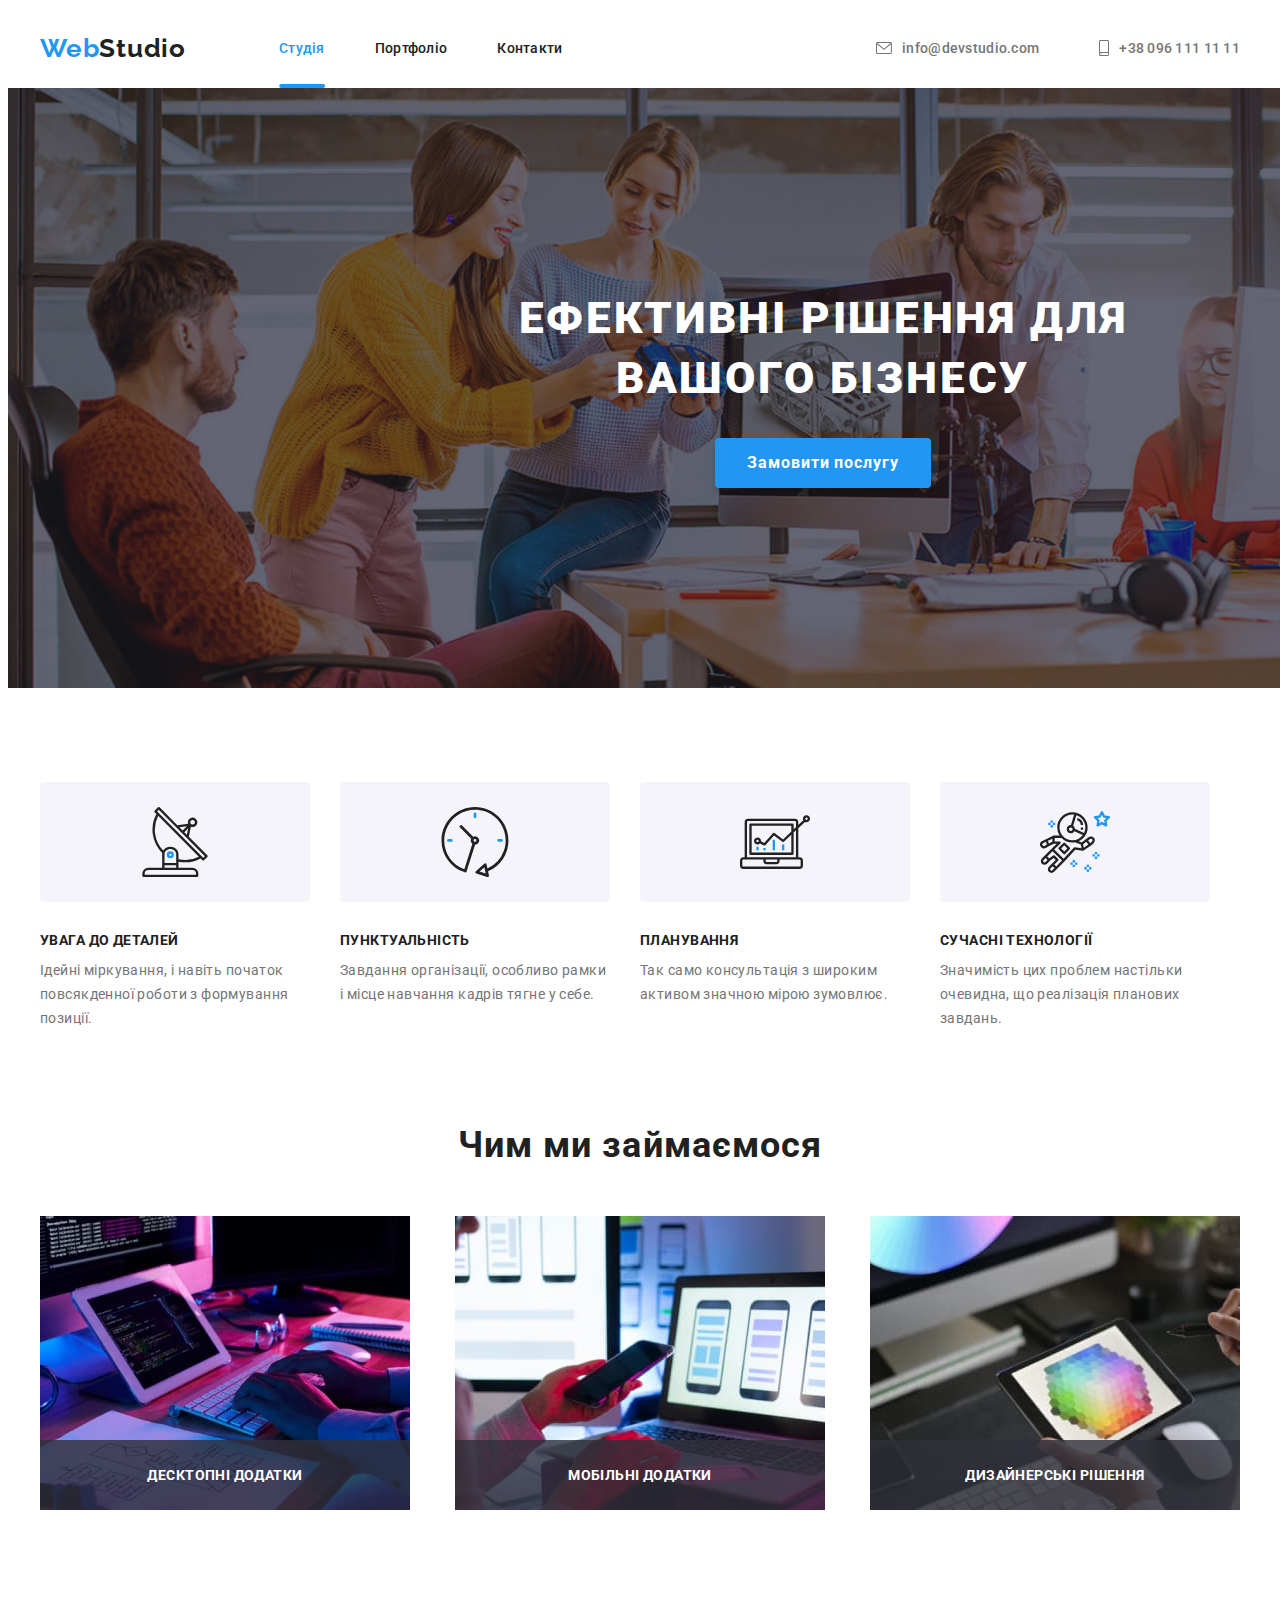
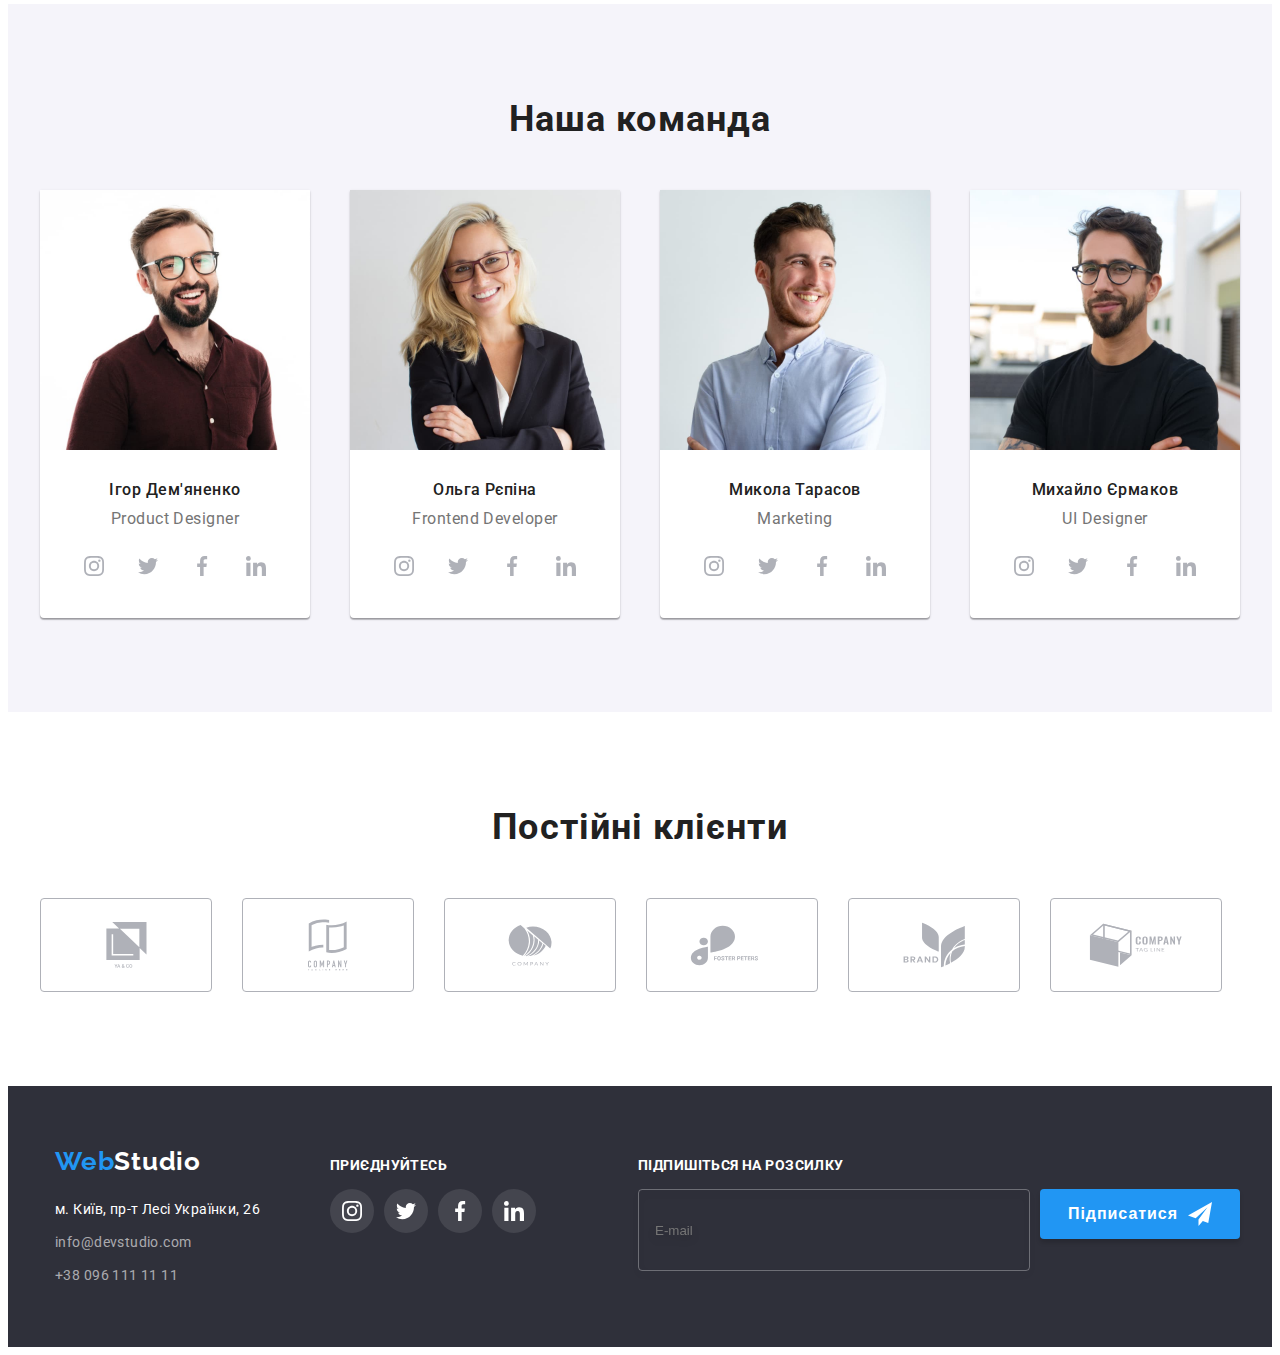
==== index.html @ 06775096 "Initial commit" ====
<!DOCTYPE html>
<html lang="uk">
  <head>
    <meta charset="UTF-8" />
    <meta http-equiv="X-UA-Compatible" content="IE=edge" />
    <meta name="viewport" content="width=device-width, initial-scale=1.0" />

    <title>Студія</title>
    <link
      rel="stylesheet"
      href="https://cdnjs.cloudflare.com/ajax/libs/modern-normalize/1.1.0/modern-normalize.min.css"
      integrity="sha512-wpPYUAdjBVSE4KJnH1VR1HeZfpl1ub8YT/NKx4PuQ5NmX2tKuGu6U/JRp5y+Y8XG2tV+wKQpNHVUX03MfMFn9Q=="
      crossorigin="anonymous"
      referrerpolicy="no-referrer"
    />
    <link rel="stylesheet" href="./css/styles.css" />
    <link rel="preconnect" href="https://fonts.googleapis.com" />
    <link rel="preconnect" href="https://fonts.gstatic.com" crossorigin />
    <link
      href="https://fonts.googleapis.com/css2?family=Raleway:wght@700&family=Roboto:wght@400;500;700;900&display=swap"
      rel="stylesheet"
    />
  </head>
  <body>
    <header class="page-hader">
      <div class="container main-nav">
        <nav class="logo-nav">
          <a class="title link" href="./index.html"
            >Web<span class="title-part">Studio</span></a
          >
          <ul class="nav-menu list">
            <li class="nav-menu-item">
              <a href="./index.html" class="active-link nav-menu-link link">Студія</a>
            </li>
            <li class="nav-menu-item">
              <a href="./portfolio.html" class="nav-menu-link link"
                >Портфоліо</a
              >
            </li>
            <li class="nav-menu-item">
              <a href="" class="nav-menu-link link">Контакти</a>
            </li>
          </ul>
        </nav>
        <div class="contacts">
          <a class="header-cont link" href="mailto:info@devstudio.com">
            <svg class="header-icon" width="16" height="12">
              <use href="./images/sprite.svg#icon-mailto"></use>
            </svg>
            <span> info@devstudio.com </span>
          </a>
          <a class="header-cont link" href="tel:+380961111111">
            <svg class="header-icon" width="10" height="16">
              <use href="./images/sprite.svg#icon-smartphone"></use>
            </svg>
            <span> +38 096 111 11 11 </span>
          </a>
        </div>
      </div>
    </header>
    <main>
      <section class="container hero">
        <div class="hero-overlay">
          <h1 class="hero-title">Ефективні рішення для вашого бізнесу</h1>
          <button class="hero-btn" type="button" data-modal-open>Замовити послугу</button>
        </div>
      </section>

      <section class="about-section">
        <div class="container">
          <ul class="about list">
            <li>
              <div class="about-item">
                <svg width="70" height="70">
                  <use href="./images/sprite.svg#icon-antenna"></use>
                </svg>
              </div>

              <h3 class="about-title">УВАГА ДО ДЕТАЛЕЙ</h3>
              <p class="about-text">
                Ідейні міркування, і навіть початок повсякденної роботи з
                формування позиції.
              </p>
            </li>
            <li>
              <div class="about-item">
                <svg width="70" height="70">
                  <use href="./images/sprite.svg#icon-clock"></use>
                </svg>
              </div>

              <h3 class="about-title">ПУНКТУАЛЬНІСТЬ</h3>
              <p class="about-text">
                Завдання організації, особливо рамки і місце навчання кадрів
                тягне у себе.
              </p>
            </li>
            <li>
              <div class="about-item">
                <svg width="70" height="70">
                  <use href="./images/sprite.svg#icon-diagram"></use>
                </svg>
              </div>

              <h3 class="about-title">ПЛАНУВАННЯ</h3>
              <p class="about-text">
                Так само консультація з широким активом значною мірою зумовлює.
              </p>
            </li>
            <li>
              <div class="about-item">
                <svg width="70" height="70">
                  <use href="./images/sprite.svg#icon-astronaut"></use>
                </svg>
              </div>

              <h3 class="about-title">СУЧАСНІ ТЕХНОЛОГІЇ</h3>
              <p class="about-text">
                Значимість цих проблем настільки очевидна, що реалізація
                планових завдань.
              </p>
            </li>
          </ul>
        </div>
      </section>
      <section class="works-section">
        <div class="works container">
          <h2 class="works-h2">Чим ми займаємося</h2>
          <ul class="list images">
            <li class="works-item">
              <a href="">
                <img
                  class="img"
                  src="./images/works_1.jpg"
                  alt="комп'ютер"
                  width="370"
                  height="294"
                />
              </a>
              <div class="overlay">
                <p class="overlay-text">Десктопні додатки</p>
              </div>
            </liclass="works-item">
            <li class="works-item">
              <a href="">
                <img
                  class="img"
                  src="./images/works_2.jpg"
                  alt="телефон"
                  width="370"
                  height="294"
                />
              </a>
              <div class="overlay">
                <p class="overlay-text">Мобільні додатки</p>
              </div>
            </li>
            <li class="works-item">
              <a href="">
                <img
                  class="img"
                  src="./images/works_3.jpg"
                  alt="планшет"
                  width="370"
                  height="294"
                />
              </a>
              <div class="overlay">
                <p class="overlay-text">Дизайнерські рішення</p>
              </div>
            </li>
          </ul>
        </div>
      </section>
      <section class="team section">
        <div class="container">
          <h2 class="index-h2">Наша команда</h2>
          <ul class="list team-pack">
            <li class="team-cards">
              <img
                src="./images/ighor.jpg"
                alt="ighor_photo"
                width="270"
                height="260"
              />
              <h3 class="team-member">Ігор Дем'яненко</h3>
              <p class="team-member-prof">Product Designer</p>
              <ul class="socials list">
                <li class="socials-item">
                  <a
                    class="socials-link link"
                    href="https://www.instagram.com/"
                    target="_blank"
                    rel="noopener noreferrer"
                    aria-label="instagram icon"
                  >
                    <svg class="socials-icon" width="20" height="20">
                      <use href="./images/sprite.svg#icon-instagram"></use>
                    </svg>
                  </a>
                </li>
                <li class="socials-item">
                  <a
                    class="socials-link link"
                    href="https://twitter.com/"
                    target="_blank"
                    rel="noopener noreferrer"
                    aria-label="twitter icon"
                  >
                    <svg class="socials-icon" width="20" height="20">
                      <use href="./images/sprite.svg#icon-twitter"></use>
                    </svg>
                  </a>
                </li>
                <li class="socials-item">
                  <a
                    class="socials-link link"
                    href="https://www.facebook.com"
                    target="_blank"
                    rel="noopener noreferrer"
                    aria-label="facebook icon"
                  >
                    <svg class="socials-icon" width="20" height="20">
                      <use href="./images/sprite.svg#icon-facebook"></use>
                    </svg>
                  </a>
                </li>
                <li class="socials-item">
                  <a
                    class="socials-link link"
                    href="https://ua.linkedin.com/"
                    target="_blank"
                    rel="noopener noreferrer"
                    aria-label="linkedin icon"
                  >
                    <svg class="socials-icon" width="20" height="20">
                      <use href="./images/sprite.svg#icon-linkedin"></use>
                    </svg>
                  </a>
                </li>
              </ul>
            </li>
            <li class="team-cards">
              <img
                src="./images/olgha.jpg"
                alt="olgha_photo"
                width="270"
                height="260"
              />
              <h3 class="team-member">Ольга Рєпіна</h3>
              <p class="team-member-prof">Frontend Developer</p>
              <ul class="socials list">
                <li class="socials-item">
                  <a
                    class="socials-link link"
                    href="https://www.instagram.com/"
                    target="_blank"
                    rel="noopener noreferrer"
                    aria-label="instagram icon"
                  >
                    <svg class="socials-icon" width="20" height="20">
                      <use href="./images/sprite.svg#icon-instagram"></use>
                    </svg>
                  </a>
                </li>
                <li class="socials-item">
                  <a
                    class="socials-link link"
                    href="https://twitter.com/"
                    target="_blank"
                    rel="noopener noreferrer"
                    aria-label="twitter icon"
                  >
                    <svg class="socials-icon" width="20" height="20">
                      <use href="./images/sprite.svg#icon-twitter"></use>
                    </svg>
                  </a>
                </li>
                <li class="socials-item">
                  <a
                    class="socials-link link"
                    href="https://www.facebook.com"
                    target="_blank"
                    rel="noopener noreferrer"
                    aria-label="facebook icon"
                  >
                    <svg class="socials-icon" width="20" height="20">
                      <use href="./images/sprite.svg#icon-facebook"></use>
                    </svg>
                  </a>
                </li>
                <li class="socials-item">
                  <a
                    class="socials-link link"
                    href="https://ua.linkedin.com/"
                    target="_blank"
                    rel="noopener noreferrer"
                    aria-label="linkedin icon"
                  >
                    <svg class="socials-icon" width="20" height="20">
                      <use href="./images/sprite.svg#icon-linkedin"></use>
                    </svg>
                  </a>
                </li>
              </ul>
            </li>
            <li class="team-cards">
              <img
                src="./images/nikolay.jpg"
                alt="nikolay_photo"
                width="270"
                height="260"
              />
              <h3 class="team-member">Микола Тарасов</h3>
              <p class="team-member-prof">Marketing</p>
              <ul class="socials list">
                <li class="socials-item">
                  <a
                    class="socials-link link"
                    href="https://www.instagram.com/"
                    target="_blank"
                    rel="noopener noreferrer"
                    aria-label="instagram icon"
                  >
                    <svg class="socials-icon" width="20" height="20">
                      <use href="./images/sprite.svg#icon-instagram"></use>
                    </svg>
                  </a>
                </li>
                <li class="socials-item">
                  <a
                    class="socials-link link"
                    href="https://twitter.com/"
                    target="_blank"
                    rel="noopener noreferrer"
                    aria-label="twitter icon"
                  >
                    <svg class="socials-icon" width="20" height="20">
                      <use href="./images/sprite.svg#icon-twitter"></use>
                    </svg>
                  </a>
                </li>
                <li class="socials-item">
                  <a
                    class="socials-link link"
                    href="https://www.facebook.com"
                    target="_blank"
                    rel="noopener noreferrer"
                    aria-label="facebook icon"
                  >
                    <svg class="socials-icon" width="20" height="20">
                      <use href="./images/sprite.svg#icon-facebook"></use>
                    </svg>
                  </a>
                </li>
                <li class="socials-item">
                  <a
                    class="socials-link link"
                    href="https://ua.linkedin.com/"
                    target="_blank"
                    rel="noopener noreferrer"
                    aria-label="linkedin icon"
                  >
                    <svg class="socials-icon" width="20" height="20">
                      <use href="./images/sprite.svg#icon-linkedin"></use>
                    </svg>
                  </a>
                </li>
              </ul>
            </li>
            <li class="team-cards">
              <img
                src="./images/mihal.jpg"
                alt="mihal_photo"
                width="270"
                height="260"
              />
              <h3 class="team-member">Михайло Єрмаков</h3>
              <p class="team-member-prof">UI Designer</p>
              <ul class="socials list">
                <li class="socials-item">
                  <a
                    class="socials-link link"
                    href="https://www.instagram.com/"
                    target="_blank"
                    rel="noopener noreferrer"
                    aria-label="instagram icon"
                  >
                    <svg class="socials-icon" width="20" height="20">
                      <use href="./images/sprite.svg#icon-instagram"></use>
                    </svg>
                  </a>
                </li>
                <li class="socials-item">
                  <a
                    class="socials-link link"
                    href="https://twitter.com/"
                    target="_blank"
                    rel="noopener noreferrer"
                    aria-label="twitter icon"
                  >
                    <svg class="socials-icon" width="20" height="20">
                      <use href="./images/sprite.svg#icon-twitter"></use>
                    </svg>
                  </a>
                </li>
                <li class="socials-item">
                  <a
                    class="socials-link link"
                    href="https://www.facebook.com"
                    target="_blank"
                    rel="noopener noreferrer"
                    aria-label="facebook icon"
                  >
                    <svg class="socials-icon" width="20" height="20">
                      <use href="./images/sprite.svg#icon-facebook"></use>
                    </svg>
                  </a>
                </li>
                <li class="socials-item">
                  <a
                    class="socials-link link"
                    href="https://ua.linkedin.com/"
                    target="_blank"
                    rel="noopener noreferrer"
                    aria-label="linkedin icon"
                  >
                    <svg class="socials-icon" width="20" height="20">
                      <use href="./images/sprite.svg#icon-linkedin"></use>
                    </svg>
                  </a>
                </li>
              </ul>
            </li>
          </ul>
        </div>
      </section>
      <section class="clients container">
        <h2 class="index-h2">Постійні клієнти</h2>
        <ul class="client-list list">
          <li class="client-box">
            <a class="client-item" href="">
              <svg class="client-icon" width="41" height="46">
                <use href="./images/sprite.svg#icon-company-1"></use>
              </svg>
            </a>
          </li>
          <li class="client-box">
            <a class="client-item" href="">
              <svg width="40" height="52">
                <use href="./images/sprite.svg#icon-company-2"></use>
              </svg>
            </a>
          </li>
          <li class="client-box">
            <a class="client-item" href="">
              <svg width="44" height="42">
                <use href="./images/sprite.svg#icon-company-3"></use>
              </svg>
            </a>
          </li>
          <li class="client-box">
            <a class="client-item" href="">
              <svg width="85" height="41">
                <use href="./images/sprite.svg#icon-company-4"></use>
              </svg>
            </a>
          </li>
          <li class="client-box">
            <a class="client-item" href="">
              <svg width="63" height="46">
                <use href="./images/sprite.svg#icon-company-5"></use>
              </svg>
            </a>
          </li>
          <li class="client-box">
            <a class="client-item" href="">
              <svg width="94" height="44">
                <use href="./images/sprite.svg#icon-company-6"></use>
              </svg>
            </a>
          </li>
        </ul>
      </section>
    </main>
    <footer class="ftr">
      <div class="container oll-ftr">
      <div class="part container">
        <div>
          <a class="logo-ft link" href="./index.html"
            >Web<span class="logo-ft-part">Studio</span>
          </a>
          <address>
            <ul class="list">
              <li class="ft-item">
                <a
                  class="map link"
                  href="https://goo.gl/maps/SMQZqqdCy8B11mjf8"
                  target="_blank"
                  rel="noreferrer noopener nofollow"
                  >м. Київ, пр-т Лесі Українки, 26</a
                >
              </li>

              <li class="ft-item">
                <a class="ft-cont link" href="mailto:info@devstudio.com"
                  >info@devstudio.com</a
                >
              </li>
              <li class="ft-item">
                <a class="ft-cont link" href="tel:+380961111111"
                  >+38 096 111 11 11</a
                >
              </li>
            </ul>
          </address>
        </div>

        <div class="part2">
          <p class="join">приєднуйтесь</p>
          <ul class="ftr-socials list">
            <li class="ftr-socials-item">
              <a
                class="ftr-socials-link link"
                href="https://www.instagram.com/"
                target="_blank"
                rel="noopener noreferrer"
                aria-label="instagram icon"
              >
                <svg class="ftr-socials-icon" width="20" height="20">
                  <use href="./images/sprite.svg#icon-instagram"></use>
                </svg>
              </a>
            </li>
            <li class="ftr-socials-item">
              <a
                class="ftr-socials-link link"
                href="https://twitter.com/"
                target="_blank"
                rel="noopener noreferrer"
                aria-label="twitter icon"
              >
                <svg class="ftr-socials-icon" width="20" height="20">
                  <use href="./images/sprite.svg#icon-twitter"></use>
                </svg>
              </a>
            </li>
            <li class="ftr-socials-item">
              <a
                class="ftr-socials-link link"
                href="https://www.facebook.com"
                target="_blank"
                rel="noopener noreferrer"
                aria-label="facebook icon"
              >
                <svg class="ftr-socials-icon" width="20" height="20">
                  <use href="./images/sprite.svg#icon-facebook"></use>
                </svg>
              </a>
            </li>
            <li class="ftr-socials-item">
              <a
                class="ftr-socials-link link"
                href="https://ua.linkedin.com/"
                target="_blank"
                rel="noopener noreferrer"
                aria-label="linkedin icon"
              >
                <svg class="ftr-socials-icon" width="20" height="20">
                  <use href="./images/sprite.svg#icon-linkedin"></use>
                </svg>
              </a>
            </li>
          </ul>
        </div>
      </div>
      
      <div class="part3">
        <p class="ftr-sub">Підпишіться на розсилку</p>
        <div class="area-sub">
        <label for="">
        <input class="modal-form-ftr" type="email" name="user-mail-ftr" placeholder="E-mail">
        </label>
        <button class="ftr-btn" type="submit">
          Підписатися
          <svg class="ftr-icon" width="24" height="24">
            <use href="./images/sprite.svg#icon-send"></use>
          </svg>
        </button>
      </div>
    </div>
    </footer>

<div class="backdrop is-hidden" data-modal >
  <div class="modal">
    <button class="modal-btn" data-modal-close>
    <svg class="modal-icon" width="18" height="18">
      <use href="./images/sprite.svg#icon-close"></use>
    </svg>
  </button>

  <strong class="moda-label">Залиште свої дані, ми вам передзвонимо</strong>
  <form class="modal-form" name="modal_form">
    <div class="modal-form-group" role="group">
      <label class="modal-form-label" for="user_name">Ім'я</label>
      <div class="modal-form-wrapper" >
        <input class="modal-form-field" type="text" name="user-name" id="user_name" minlength="3" required/>
        <svg class="modal-form-icon" width="18" height="18">
          <use href="./images/sprite.svg#icon-person"></use>
        </svg>
      </div>
      
        <label class="modal-form-label" for="user_phone">Телефон</label>
        <div class="modal-form-wrapper">
          <input class="modal-form-field" type="tel" name="user-phone" id="user_phone" minlength="10" required/>
          <svg class="modal-form-icon" width="18" height="18">
            <use href="./images/sprite.svg#icon-phone"></use>
          </svg>
        </div>
        
          <label class="modal-form-label" for="user_mail">Пошта</label>
          <div class="modal-form-wrapper" >
            <input class="modal-form-field" type="email" name="user-mail" id="user_mail"/>
            <svg class="modal-form-icon" width="18" height="18">
              <use href="./images/sprite.svg#icon-email"></use>
            </svg>
          </div>
          <label class="modal-form-label" for="user_message">Коментар</label>
          <textarea 
          class="modal-form-message" 
          name="user_message" 
          id="user_message"  
          rows="7"
          placeholder="Введіть текст"></textarea>
    </div>
    <div class="modal-form-agreement" role="group" >
      <input class="modal-form-checkbox" type="checkbox" id="user_agreement">
      <label class="modal-form-agreement-desc" for="user_agreement"
      >Погоджуюся з розсилкою та приймаю <a class="modal-form-agreement-link" href="">Умови договору</a></label>
    </div>
    <button class="modal-form-btn" type="submit">Відправити</button>
  </form>
  </div>
</div>
<script src="./js/modal.js"></script>
  </body>
</html>
---- css/styles.css ----
/* основной цвет текста #757575 */
/* цвет текста заголовков #212121 */
/* цвет акцента #2196F3 */
html {
  box-sizing: border-box;
}
p,
h1,
h2,
h3,
h4,
h5,
h6 {
  margin: 0;
}

img {
  display: block;
  max-width: 100%;
  height: auto;
}

:root {
  --primary-text-color: #757575;
  --title-text-color: #212121;
  --accent-color: #2196f3;
}
p {
  margin-block-end: 0;
}
body {
  font-family: Roboto, sans-serif;
  color: var(--primary-text-color);
}

.container {
  margin-left: auto;
  margin-right: auto;
  padding-left: 15px;
  padding-right: 15px;
  width: 1200px;
  /* outline: 2px solid tomato; */
}

.link {
  text-decoration: none;
}
.list {
  list-style-type: none;
  margin: 0;
  padding: 0;
}

.index-h2,
.works-h2 {
  font-weight: 700;
  font-size: 36px;
  line-height: calc(42 / 36);
  text-align: center;
  letter-spacing: 0.03em;
  color: var(--title-text-color);
}
/* ----------------HEADER---------------- */
.page-header {
  background-color: #fff;
  border-bottom: 1px solid #ececec;
}
.title {
  margin-right: 93px;

  font-family: "Raleway";
  font-weight: 700;
  font-size: 26px;
  line-height: calc(31 / 26);
  letter-spacing: 0.03em;
  color: var(--accent-color);
}
.title-part {
  color: var(--title-text-color);
}

.nav-menu {
  display: flex;
}

.nav-menu .nav-menu-item:not(:last-child) {
  margin-right: 50px;
}
.nav-menu .nav-menu-item:last-child {
  margin-right: 0;
}
.logo-nav {
  display: flex;
  align-items: center;
}
.nav-menu-link {
  position: relative;
  display: block;
  padding-top: 32px;
  padding-bottom: 32px;
  font-weight: 500;
  font-size: 14px;
  line-height: calc(16 / 14);
  letter-spacing: 0.02em;
  color: var(--title-text-color);
  transition-property: color;
  transition-duration: 250ms;
  transition-timing-function: cubic-bezier(0.4, 0, 0.2, 1);
}
.nav-menu-link:hover,
.nav-menu-link:focus,
.active-link {
  color: var(--accent-color);
}

.nav-menu-link::after,
.active-link::after {
  content: "";
  position: absolute;
  left: 50%;
  bottom: 0;
  transform: translateX(-50%) scaleX(0.3);
  display: block;
  width: 100%;
  height: 4px;
  border-radius: 2px;
  background-color: var(--accent-color);
  opacity: 0;
  transition: transform 250ms, opacity 250ms;
}

.nav-menu-link:hover::after,
.nav-menu-link:focus::after,
.active-link::after {
  transform: translateX(-50%) scaleX(1);
  opacity: 1;
}
.contacts {
  display: flex;
  margin-left: auto;
  gap: 50px;
}
.header-cont {
  font-weight: 500;
  font-size: 14px;
  line-height: calc(16 / 14);
  letter-spacing: 0.02em;
  color: var(--primary-text-color);
  display: flex;
  align-items: center;
}
.header-cont {
  fill: currentColor;
  display: flex;
  padding-left: 10px;

  transition-property: color;
  transition-duration: 250ms;
  transition-timing-function: cubic-bezier(0.4, 0, 0.2, 1);
}

.header-cont span {
  padding-left: 10px;
}

.contacts .header-cont:not(:last-child) {
  /* margin-right: 50px; */
}

.header-cont:hover,
.header-cont:focus {
  color: var(--accent-color);
}

.main-nav {
  display: flex;
  flex-direction: row;
  align-items: center;
}

/* ------------------HERO---------------- */
.hero {
  margin-left: auto;
  margin-right: auto;
  background-color: #2f303a;
  background-image: linear-gradient(
      to right,
      rgba(47, 48, 58, 0.4),
      rgba(47, 48, 58, 0.4)
    ),
    url(../images/hero.jpg);

  background-repeat: no-repeat;
  background-size: cover;
  background-position: center;

  width: 1600px;
  text-align: center;
  padding-top: 200px;
  padding-bottom: 200px;
}

.hero-title {
  text-align: center;
  max-width: 696px;
  margin: 0 auto;
  font-weight: 900;
  font-size: 44px;
  line-height: calc(60 / 44);
  letter-spacing: 0.06em;
  text-transform: uppercase;
  color: #ffffff;
}

.hero-btn {
  margin-top: 30px;
  background-color: var(--accent-color);
  font-family: inherit;
  font-style: normal;
  font-weight: 700;
  font-size: 16px;
  line-height: calc(30 / 16);
  align-items: center;
  text-align: center;
  letter-spacing: 0.06em;
  cursor: pointer;
  border: none;
  color: #ffffff;

  min-width: 216px;
  text-align: center;
  border-radius: 4px;
  box-shadow: 0px 4px 4px rgba(0, 0, 0, 0.15);
  padding: 10px 32px;
}
/* .hero-btn:hover .hero-btn:focus {
    box-shadow: 0px 4px 4px rgba(0, 0, 0, 0.15);
} */

/* ------------------ABOUT---------------- */

.about-item {
  display: flex;
  width: 270px;
  height: 120px;
  background: #f5f4fa;
  border-radius: 4px;
  margin-bottom: 30px;
  justify-content: center;
  align-items: center;
}

.about-section {
  padding-top: 94px;
  padding-bottom: 94px;
}

.about {
  display: flex;
  width: 270;
  gap: 30px;
}

.about-title {
  margin-top: 0;
  margin-bottom: 10px;
  font-size: 14px;
  line-height: calc(16 / 14);
  letter-spacing: 0.03em;
  text-transform: uppercase;
  color: var(--title-text-color);
}
.about-text {
  margin-top: 0;
  margin-bottom: 0;
  font-size: 14px;
  line-height: calc(24 / 14);
  letter-spacing: 0.03em;
  width: 270px;
}

/*-----------------------what we do---------------------------- */
.works-section {
  padding-bottom: 94px;
}
.works-h2 {
  margin-top: 0px;
  margin-bottom: 50px;
}

.images {
  display: flex;
  justify-content: space-between;
}
.works-item {
  position: relative;
}

.overlay {
  position: absolute;
  width: 100%;
  bottom: 0;
  padding-top: 27px;
  padding-bottom: 27px;
  background-color: rgba(47, 48, 58, 0.8);
}

.overlay-text {
  font-weight: 700;
  font-size: 14px;
  line-height: calc(16 / 14);
  text-align: center;
  letter-spacing: 0.03em;
  text-transform: uppercase;
  color: #ffffff;
}

/* ------------------TEAM---------------- */

.index-h2 {
  margin-top: 0px;
  margin-bottom: 50px;
}
.team {
  padding-top: 94px;
  margin: 0;
  background: #f5f4fa;
  padding-bottom: 94px;
}
.team-pack {
  display: flex;
  justify-content: space-between;
}

.team-cards {
  padding-bottom: 30px;
  background-color: #ffffff;
  box-shadow: 0px 1px 3px rgba(0, 0, 0, 0.12), 0px 1px 1px rgba(0, 0, 0, 0.14),
    0px 2px 1px rgba(0, 0, 0, 0.2);
  border-radius: 0px 0px 4px 4px;
}

.team-member {
  margin-top: 30px;
  margin-bottom: 10px;
  font-weight: 500;
  font-size: 16px;
  line-height: calc(19 / 16);
  text-align: center;
  letter-spacing: 0.03em;
  color: var(--title-text-color);
}

.team-member-prof {
  font-size: 16px;
  line-height: calc(19 / 16);
  text-align: center;
  letter-spacing: 0.03em;
}

.socials {
  display: flex;
  justify-content: center;
  align-items: center;
  gap: 10px;
  padding-top: 16px;
}

.socials-link {
  display: flex;
  justify-content: center;
  align-items: center;
  width: 44px;
  height: 44px;
  border-radius: 50%;
  fill: #afb1b8;

  transition-property: background-color, fill;
  transition-duration: 250ms;
  transition-timing-function: cubic-bezier(0.4, 0, 0.2, 1);
}

.socials-link:hover,
.socials-link:focus {
  background-color: var(--accent-color);
  fill: #ffffff;
}

/* ----------------------clients------------------------- */
.clients {
  padding-top: 94px;
  padding-bottom: 94px;
}

.client-list {
  display: flex;
  gap: 30px;
}

.client-item {
  display: flex;
  width: 170px;
  height: 92px;
  border: 1px solid #afb1b8;
  border-radius: 4px;
  justify-content: center;
  align-items: center;
  cursor: pointer;

  transition-property: border, fill;
  transition-duration: 250ms;
  transition-timing-function: cubic-bezier(0.4, 0, 0.2, 1);
}

.client-item {
  fill: #afb1b8;
}

.client-item:hover,
.client-item:focus {
  fill: var(--accent-color);
  border: 1px solid var(--accent-color);
}

/* -----------------------FOOTER -----------------------*/
.ftr {
  display: flex;
  justify-content: flex-start;
  background-color: #2f303a;
  padding: 60px 0;
  align-items: baseline;
}
.logo-ft {
  display: block;
  margin-bottom: 20px;
  font-family: "Raleway";
  font-weight: 700;
  font-size: 26px;
  line-height: calc(31 / 26);
  letter-spacing: 0.03em;
  color: var(--accent-color);
}

.logo-ft-part {
  color: #ffffff;
}

.map {
  font-style: normal;
  font-size: 14px;
  line-height: calc(24 / 14);
  letter-spacing: 0.03em;
  color: #ffffff;
  transition-property: color;
  transition-duration: 250ms;
  transition-timing-function: cubic-bezier(0.4, 0, 0.2, 1);
}

.ft-cont {
  font-style: normal;
  font-size: 14px;
  line-height: calc(24 / 14);
  letter-spacing: 0.03em;
  color: rgba(255, 255, 255, 0.6);

  transition-property: color;
  transition-duration: 250ms;
  transition-timing-function: cubic-bezier(0.4, 0, 0.2, 1);
}
.ft-item:not(:last-child) {
  margin-bottom: 9px;
}

.ft-cont:hover,
.ft-cont:focus {
  color: var(--accent-color);
}
.map:hover,
.map:focus {
  color: var(--accent-color);
}

.join {
  font-weight: 700;
  font-size: 14px;
  line-height: calc(16 / 14);
  letter-spacing: 0.03em;
  text-transform: uppercase;
  color: #ffffff;
}

.part {
  display: flex;
  align-items: baseline;
  /* margin-right: 70px; */
}
.part2 {
  margin-left: 70px;
}

.ftr-socials {
  display: flex;
  justify-content: center;
  align-items: center;
  gap: 10px;
  padding-top: 16px;
}

.ftr-socials-link {
  display: flex;
  justify-content: center;
  align-items: center;
  width: 44px;
  height: 44px;
  border-radius: 50%;
  background-color: rgba(255, 255, 255, 0.1);
  fill: #ffffff;

  transition-property: background-color, fill;
  transition-duration: 250ms;
  transition-timing-function: cubic-bezier(0.4, 0, 0.2, 1);
}

.ftr-socials-link:hover,
.ftr-socials-link:focus {
  background-color: var(--accent-color);
}
.ftr-socials-link:hover {
  fill: #ffffff;
}

.part3 {
  margin: 0;
  /* padding-left: 250px; */
}
.ftr-thumb {
  display: flex;
  gap: 10px;
}

.ftr-btn {
  display: flex;
 align-items:center;
 justify-content: center;
  margin: 0;
  background-color: var(--accent-color);

  font-weight: 700;
  font-size: 16px;
  line-height: calc(30 / 16);

  letter-spacing: 0.06em;
  cursor: pointer;
  border: none;
  color: #ffffff;

  width: 200px;
  height: 50px;
  text-align: center;
  border-radius: 4px;
  box-shadow: 0px 4px 4px rgba(0, 0, 0, 0.15);
  /* padding: 10px 52px; */
}
.modal-form-ftr {
  color:#ffffff;

  background-color: transparent;
  width: 358px;
  height: 50px;
  border: 1px solid rgba(255, 255, 255, 0.3);
  filter: drop-shadow(0px 4px 4px rgba(0, 0, 0, 0.15));
  border-radius: 4px;
  padding: 15px 16px;
  outline: none;
  transition: border-color 250ms;
}

.modal-form-ftr:focus {
  border-color: #2196f3;
}

.ftr-sub {
  font-weight: 700;
  font-size: 14px;
  line-height: 16px;
  letter-spacing: 0.03em;
  text-transform: uppercase;
  color: #ffffff;
  padding-bottom: 16px;
}

.area-sub {
  display: flex;
  gap: 10px;
}

.oll-ftr {
  display: flex;
  align-items: baseline;
}

.ftr-icon{
  margin-left: 10px;
}


/*------------------------modal----------------------- */
.backdrop {
  position: fixed;
  top: 0;
  left: 0;

  width: 100%;
  height: 100%;

  background-color: rgba(0, 0, 0, 0.2);

  transition: opacity 250ms linear, visibility 250ms linear;
}
.backdrop.is-hidden {
  opacity: 0;
  visibility: hidden;
}

.modal {
  padding: 40px;
  position: absolute;
  top: 50%;
  left: 50%;
  width: 528px;
  height: 581px;
  background-color: #fff;
  filter: drop-shadow(0px 4px 4px rgba(0, 0, 0, 0.25));
  border-radius: 4px;

  transform: translateX(-50%) translateY(-50%);
  transition: transform 250ms, opacity 250ms;
}

.backdrop.is-hidden .modal {
  opacity: 0;
  transform: translateX(-50%) translateY(-70%);
}

.modal-btn {
  display: flex;
  align-items: center;
  justify-content: center;

  position: absolute;
  padding: 0;

  top: 8px;
  right: 8px;
  width: 30px;
  height: 30px;

  border: 1px solid rgba(0, 0, 0, 0.1);
  background-color: #fff;
  border-radius: 50%;
  cursor: pointer;
  fill: #212121;
  transition: fill 250ms;
}



.modal-btn:hover {
  fill: var(--accent-color);
}

.modal-form-group {
  margin-bottom: 20px;
}
.moda-label {
  display: block;
  margin-bottom: 12px;
  text-align: center;

  font-weight: 700;
  font-size: 20px;
  line-height: calc(23 / 20);
  text-align: center;
  letter-spacing: 0.03em;

  color: #212121;
}

.modal-form-label {
  display: block;
  font-weight: 400;
  font-size: 12px;
  line-height: calc(14 / 12);
  letter-spacing: 0.01em;
  color: #757575;
  margin-bottom: 5px;
}
.modal-form-wrapper {
  position: relative;
  margin-bottom: 10px;
}
.modal-form-field {
  width: 100%;
  height: 40px;
  border: 1px solid rgba(33, 33, 33, 0.2);
  border-radius: 4px;
  padding-left: 42px;
  padding-right: 42px;
  outline-offset: -1px;
  outline: 1px solid transparent;
  transition: outline 250ms;
}
.modal-form-field:focus {
  outline-color: #2196f3;
}

.modal-form-icon {
  margin: 0 auto;
  position: absolute;
  top: 50%;
  left: 12px;
  transform: translateY(-50%);
  fill: #212121;
  transition: fill 250ms;
}
.modal-form-field:focus + .modal-form-icon {
  fill: var(--accent-color);
}

.modal-form-message {
  display: block;
  font-size: 12px;
  padding: 12px 16px;
  width: 100%;
  height: 120px;
  resize: none;
  border: 1px solid rgba(33, 33, 33, 0.2);
  border-radius: 4px;
  outline-offset: -1px;
  outline: 1px solid transparent;
  transition: outline-color 250ms;
}

.modal-form-message:focus {
  outline-color: #2196f3;
}
.modal-form-agreement {
  display: flex;
  align-items: center;
  justify-content: center;
  gap: 10px;
  margin-bottom: 30px;
  margin-top: 20px;
}

.modal-form-agreement-desc {
  font-size: 14px;
  user-select: none;
  
}

.modal-form-agreement-link {
  color: var(--accent-color);
}

.modal-form-checkbox {
  appearance: none;
  width: 16px;
  height: 15px;

  outline: 1px solid transparent;
  outline-offset: -2px;
  border: 2px solid #212121;
  border-radius: 2px;
  background-position: center;
  background-repeat: no-repeat;
  background-size: 0;

  transition: border 250ms, background-size 250ms, background-color 250ms,
    outline-color 250ms;
}

.modal-form-checkbox:checked {
  border: none;
  outline-color: var(--accent-color);
  background-color: var(--accent-color);
  background-size: 11px 8px;
  background-image: url("data:image/svg+xml,%3Csvg width='13' height='10' viewBox='0 0 13 10' fill='none' xmlns='http://www.w3.org/2000/svg'%3E%3Cpath d='M1.95703 4.75166L1.88825 4.68604L1.81923 4.75141L0.93123 5.59258L0.854858 5.66492L0.930974 5.73753L4.42671 9.07236L4.49574 9.1382L4.56476 9.07236L12.069 1.91352L12.1449 1.84116L12.069 1.76881L11.1873 0.927644L11.1183 0.861826L11.0493 0.927611L4.49577 7.17353L1.95703 4.75166Z' fill='white' stroke='white' stroke-width='0.2'/%3E%3C/svg%3E%0A");
}

/* .agreement{
  font-weight: 400;
  font-size: 14px;
  line-height: calc(24/14);
  letter-spacing: 0.03em;
  color: #757575;
  } */

.modal-form-btn {
  display: block;
  margin: 0 auto;
  background-color: var(--accent-color);
  font-family: inherit;
  font-style: normal;
  font-weight: 700;
  font-size: 16px;
  line-height: calc(30 / 16);
  align-items: center;
  text-align: center;
  letter-spacing: 0.06em;
  cursor: pointer;
  border: none;
  color: #ffffff;

  min-width: 200px;
  text-align: center;
  border-radius: 4px;
  box-shadow: 0px 4px 4px rgba(0, 0, 0, 0.15);
  padding: 10px 52px;
}

/* ----------------------portfolio-------------------- */

.portfolio {
  padding-top: 94px;
  padding-bottom: 94px;
}

.btn-list {
  background: #f5f4fa;
  border-radius: 4px;
  font-family: inherit;
  font-weight: 500;
  font-size: 16px;
  line-height: calc(26 / 16);
  text-align: center;
  letter-spacing: 0.03em;
  cursor: pointer;
  color: var(--title-text-color);
  cursor: pointer;
  border: none;
  padding: 6px 22px;

  border-radius: 4px;

  transition-property: color, background-color, box-shadow;
  transition-duration: 250ms;
  transition-timing-function: cubic-bezier(0.4, 0, 0.2, 1);
}

.filter {
  margin-right: 8px;
}

.filter:last-child {
  margin-right: 0px;
}

.btn-list:hover,
.btn-list:focus {
  background-color: var(--accent-color);
  color: #ffffff;
  box-shadow: 0px 3px 1px rgba(0, 0, 0, 0.1), 0px 1px 2px rgba(0, 0, 0, 0.08),
    0px 2px 2px rgba(0, 0, 0, 0.12);
}

.navigation-menu {
  display: flex;
  justify-content: center;
  /* margin-top: 94px; */
  margin-bottom: 50px;
}

.card-thumb {
  position: relative;
  overflow: hidden;
}

.p-overlay {
  position: absolute;
  top: 0;
  left: 0;

  width: 100%;
  height: 100%;

  background-color: rgba(33, 150, 243, 0.9);
  padding: 63px 24px;
  display: flex;
  align-items: center;
  transform: translateY(100%);
  user-select: none;
  transition-duration: 250ms;
  /* transition-timing-function: cubic-bezier(0.4, 0, 0.2, 1) ; */
}

.p-overlay-text {
  font-weight: 400;
  font-size: 18px;
  line-height: calc(28 / 18);
  letter-spacing: 0.03em;
  color: #ffffff;
}

.element:hover .p-overlay {
  transform: translateY(0);
  transition: transform 250ms;
}

.cards {
  display: flex;
  flex-wrap: wrap;
}

.element {
  display: block;
  width: 370px;
  margin-right: 30px;
  margin-bottom: 30px;

  transition-property: box-shadow;
  transition-duration: 250ms;
  transition-timing-function: cubic-bezier(0.4, 0, 0.2, 1);
}
.element:hover,
.element:focus {
  display: block;
  box-shadow: 0px 1px 1px rgba(0, 0, 0, 0.12), 0px 4px 4px rgba(0, 0, 0, 0.06),
    1px 4px 6px rgba(0, 0, 0, 0.16);
}

.brd {
  border: 1px solid #eeeeee;
  border-top: 0;
  padding: 20px 24px;
}
.element:nth-child(3n) {
  margin-right: 0;
}

.element:nth-last-child(-n + 3) {
  margin-bottom: 0;
}

.list-title {
  margin-bottom: 4px;
  font-weight: 700;
  font-size: 18px;
  line-height: calc(36 / 18);
  letter-spacing: 0.06em;
  color: var(--title-text-color);
}

.list-info {
  font-size: 16px;
  line-height: calc(30 / 16);
  letter-spacing: 0.03em;
}
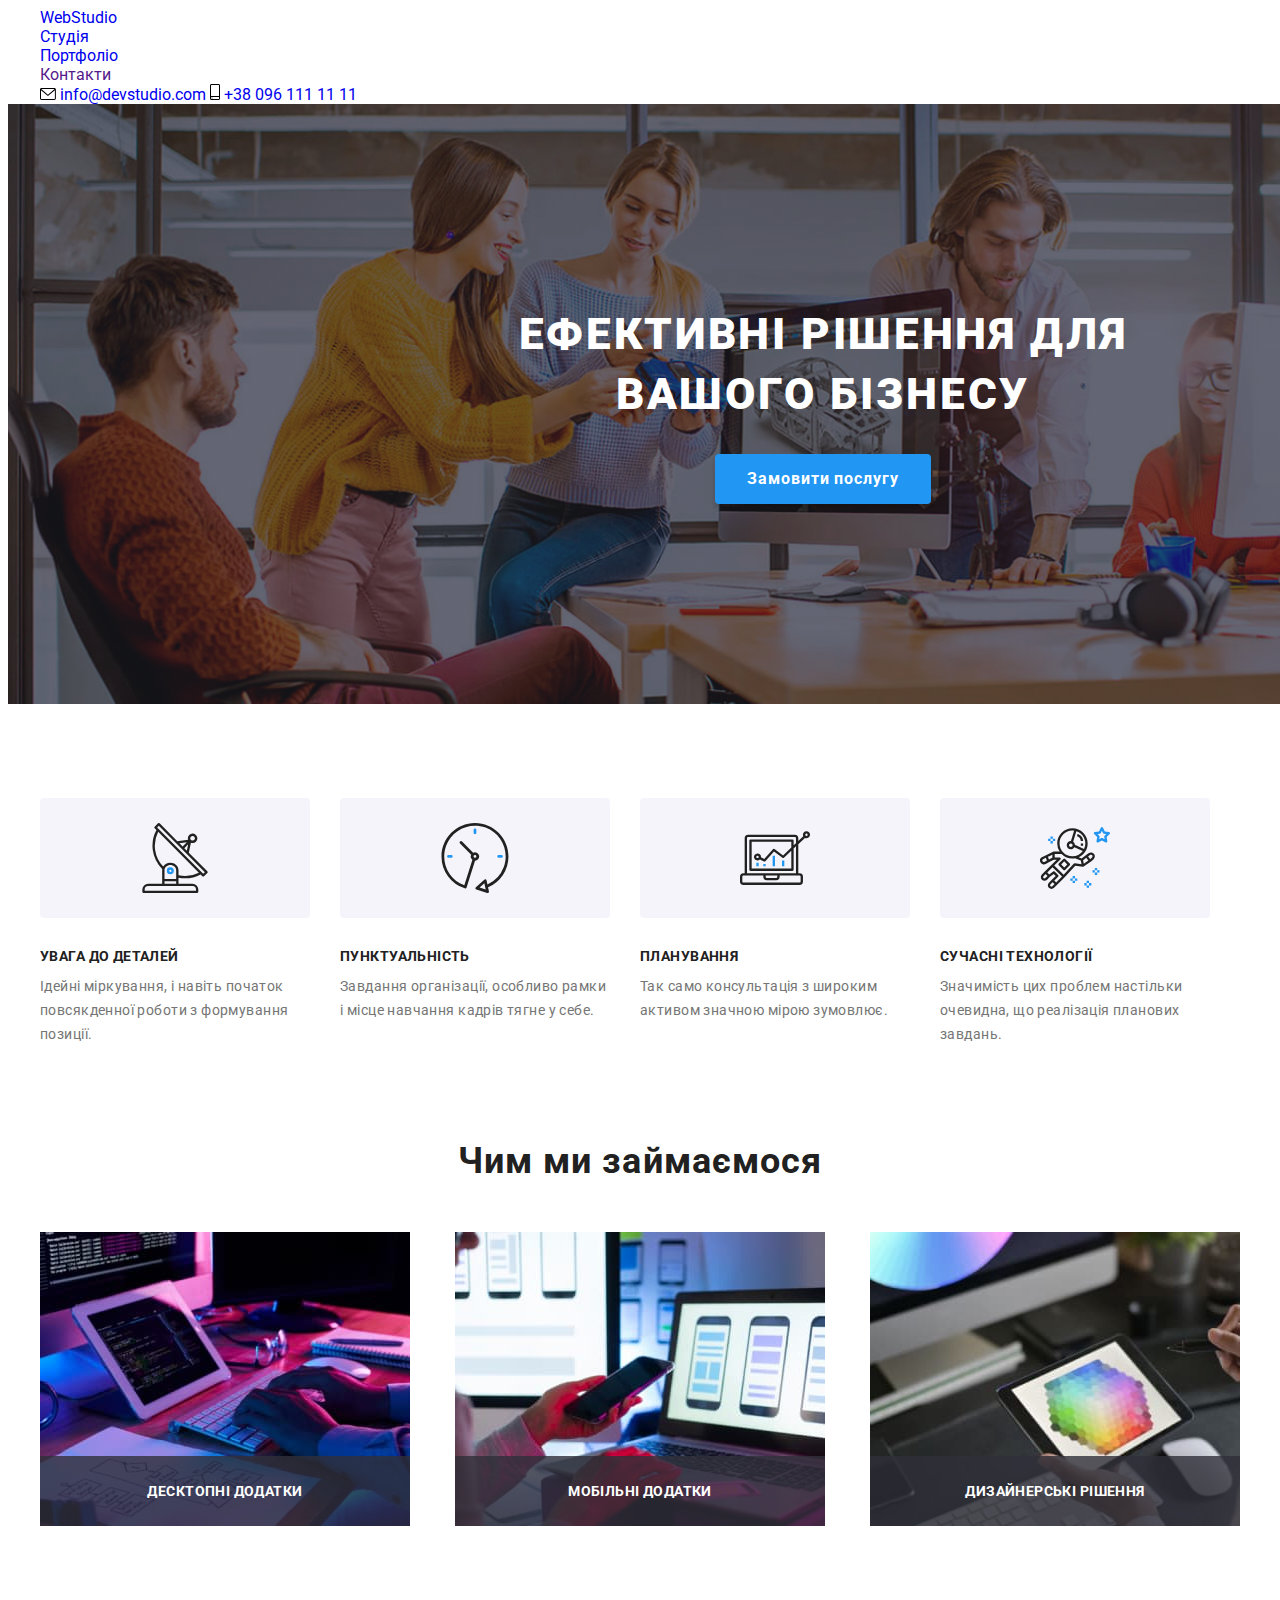
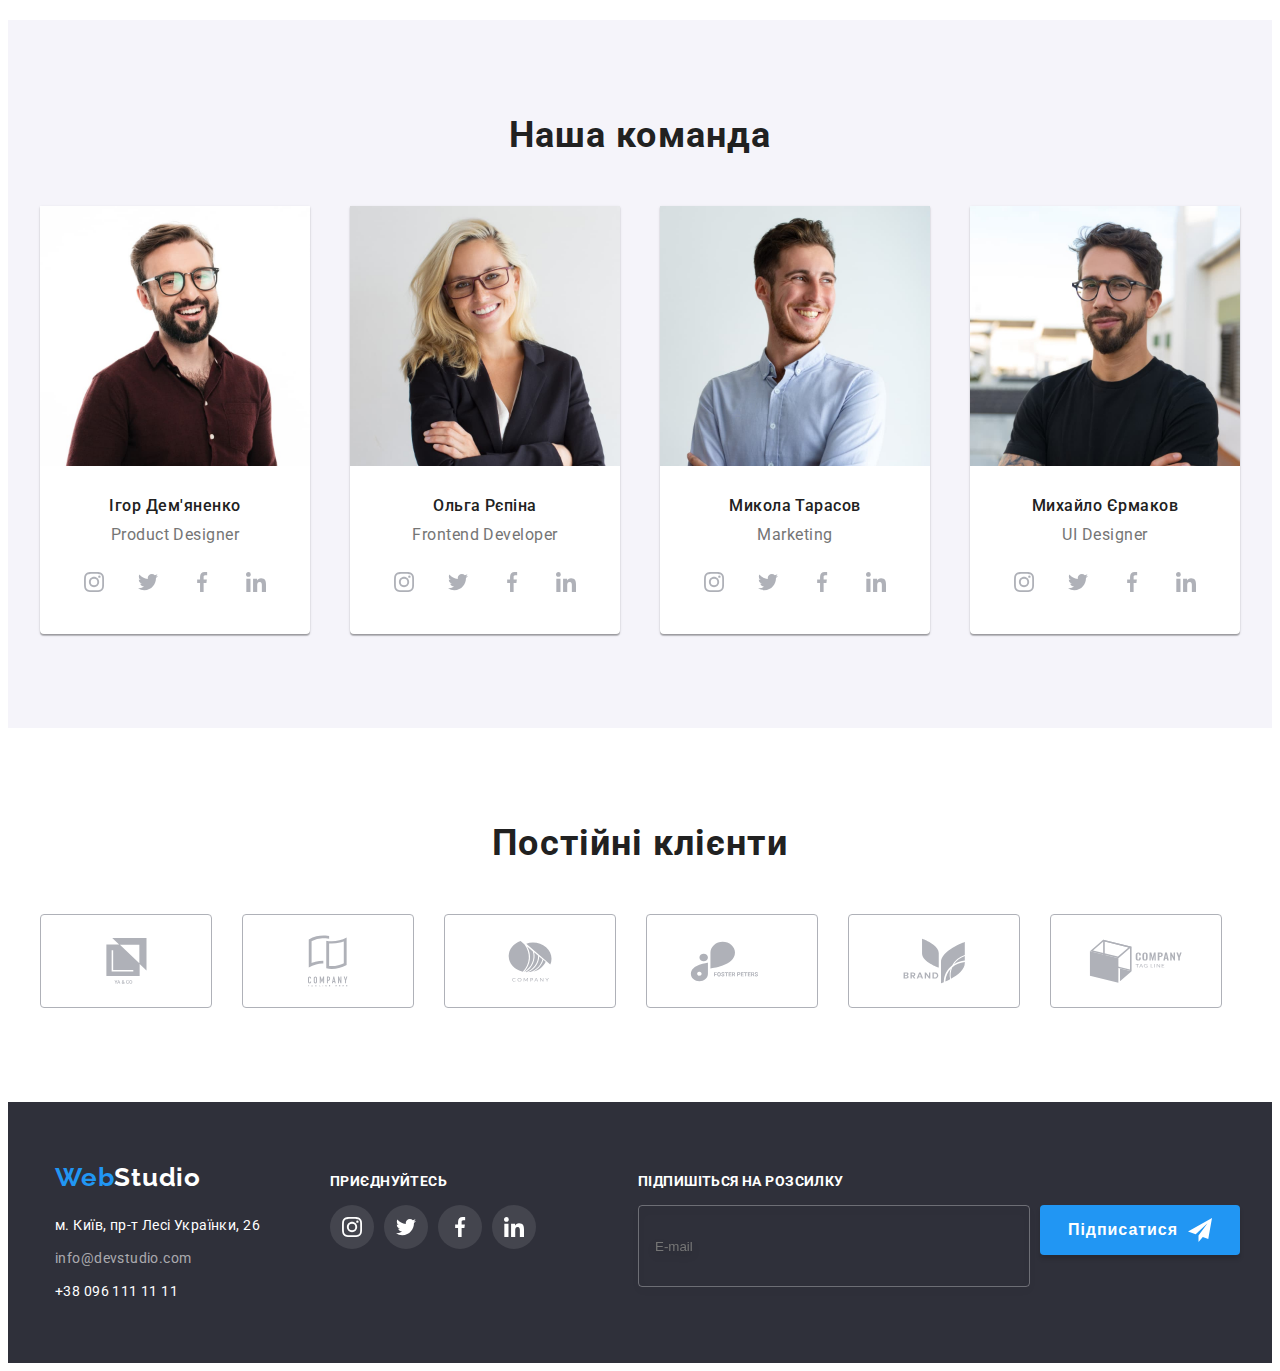
==== commit 30e1c423: "BEM" ====
--- a/index.html
+++ b/index.html
@@ -13,6 +13,7 @@
       crossorigin="anonymous"
       referrerpolicy="no-referrer"
     />
+    <link rel="stylesheet" href="./css/main.min.css">
     <link rel="stylesheet" href="./css/styles.css" />
     <link rel="preconnect" href="https://fonts.googleapis.com" />
     <link rel="preconnect" href="https://fonts.gstatic.com" crossorigin />
@@ -22,35 +23,35 @@
     />
   </head>
   <body>
-    <header class="page-hader">
-      <div class="container main-nav">
-        <nav class="logo-nav">
+    <header class="header">
+      <div class="container header__nav">
+        <nav class="navigation">
           <a class="title link" href="./index.html"
             >Web<span class="title-part">Studio</span></a
           >
           <ul class="nav-menu list">
-            <li class="nav-menu-item">
-              <a href="./index.html" class="active-link nav-menu-link link">Студія</a>
-            </li>
-            <li class="nav-menu-item">
-              <a href="./portfolio.html" class="nav-menu-link link"
+            <li class="nav-menu__item">
+              <a href="./index.html" class="active-link nav-menu__link link">Студія</a>
+            </li>
+            <li class="nav-menu__item">
+              <a href="./portfolio.html" class="nav-menu__link link"
                 >Портфоліо</a
               >
             </li>
-            <li class="nav-menu-item">
-              <a href="" class="nav-menu-link link">Контакти</a>
+            <li class="nav-menu__item">
+              <a href="" class="nav-menu__link link">Контакти</a>
             </li>
           </ul>
         </nav>
         <div class="contacts">
-          <a class="header-cont link" href="mailto:info@devstudio.com">
-            <svg class="header-icon" width="16" height="12">
+          <a class="contacts__link link" href="mailto:info@devstudio.com">
+            <svg class="contacts__icon" width="16" height="12">
               <use href="./images/sprite.svg#icon-mailto"></use>
             </svg>
             <span> info@devstudio.com </span>
           </a>
-          <a class="header-cont link" href="tel:+380961111111">
-            <svg class="header-icon" width="10" height="16">
+          <a class="contacts__link link" href="tel:+380961111111">
+            <svg class="contacts__icon" width="10" height="16">
               <use href="./images/sprite.svg#icon-smartphone"></use>
             </svg>
             <span> +38 096 111 11 11 </span>
@@ -59,10 +60,10 @@
       </div>
     </header>
     <main>
-      <section class="container hero">
-        <div class="hero-overlay">
-          <h1 class="hero-title">Ефективні рішення для вашого бізнесу</h1>
-          <button class="hero-btn" type="button" data-modal-open>Замовити послугу</button>
+      <section class="hero container">
+        <div class="hero__overlay">
+          <h1 class="hero__title">Ефективні рішення для вашого бізнесу</h1>
+          <button class="hero__btn" type="button" data-modal-open>Замовити послугу</button>
         </div>
       </section>
 
@@ -70,52 +71,52 @@
         <div class="container">
           <ul class="about list">
             <li>
-              <div class="about-item">
+              <div class="about__item">
                 <svg width="70" height="70">
                   <use href="./images/sprite.svg#icon-antenna"></use>
                 </svg>
               </div>
 
-              <h3 class="about-title">УВАГА ДО ДЕТАЛЕЙ</h3>
-              <p class="about-text">
+              <h3 class="about__title">УВАГА ДО ДЕТАЛЕЙ</h3>
+              <p class="about__text">
                 Ідейні міркування, і навіть початок повсякденної роботи з
                 формування позиції.
               </p>
             </li>
             <li>
-              <div class="about-item">
+              <div class="about__item">
                 <svg width="70" height="70">
                   <use href="./images/sprite.svg#icon-clock"></use>
                 </svg>
               </div>
 
-              <h3 class="about-title">ПУНКТУАЛЬНІСТЬ</h3>
-              <p class="about-text">
+              <h3 class="about__title">ПУНКТУАЛЬНІСТЬ</h3>
+              <p class="about__text">
                 Завдання організації, особливо рамки і місце навчання кадрів
                 тягне у себе.
               </p>
             </li>
             <li>
-              <div class="about-item">
+              <div class="about__item">
                 <svg width="70" height="70">
                   <use href="./images/sprite.svg#icon-diagram"></use>
                 </svg>
               </div>
 
-              <h3 class="about-title">ПЛАНУВАННЯ</h3>
-              <p class="about-text">
+              <h3 class="about__title">ПЛАНУВАННЯ</h3>
+              <p class="about__text">
                 Так само консультація з широким активом значною мірою зумовлює.
               </p>
             </li>
             <li>
-              <div class="about-item">
+              <div class="about__item">
                 <svg width="70" height="70">
                   <use href="./images/sprite.svg#icon-astronaut"></use>
                 </svg>
               </div>
 
-              <h3 class="about-title">СУЧАСНІ ТЕХНОЛОГІЇ</h3>
-              <p class="about-text">
+              <h3 class="about__title">СУЧАСНІ ТЕХНОЛОГІЇ</h3>
+              <p class="about__text">
                 Значимість цих проблем настільки очевидна, що реалізація
                 планових завдань.
               </p>
@@ -125,9 +126,9 @@
       </section>
       <section class="works-section">
         <div class="works container">
-          <h2 class="works-h2">Чим ми займаємося</h2>
+          <h2 class="works__title">Чим ми займаємося</h2>
           <ul class="list images">
-            <li class="works-item">
+            <li class="works__item">
               <a href="">
                 <img
                   class="img"
@@ -137,11 +138,11 @@
                   height="294"
                 />
               </a>
-              <div class="overlay">
-                <p class="overlay-text">Десктопні додатки</p>
+              <div class="works__overlay">
+                <p class="works__text">Десктопні додатки</p>
               </div>
-            </liclass="works-item">
-            <li class="works-item">
+            
+            <li class="works__item">
               <a href="">
                 <img
                   class="img"
@@ -151,11 +152,11 @@
                   height="294"
                 />
               </a>
-              <div class="overlay">
-                <p class="overlay-text">Мобільні додатки</p>
+              <div class="works__overlay">
+                <p class="works__text">Мобільні додатки</p>
               </div>
             </li>
-            <li class="works-item">
+            <li class="works__item">
               <a href="">
                 <img
                   class="img"
@@ -165,8 +166,8 @@
                   height="294"
                 />
               </a>
-              <div class="overlay">
-                <p class="overlay-text">Дизайнерські рішення</p>
+              <div class="works__overlay">
+                <p class="works__text">Дизайнерські рішення</p>
               </div>
             </li>
           </ul>
@@ -175,8 +176,8 @@
       <section class="team section">
         <div class="container">
           <h2 class="index-h2">Наша команда</h2>
-          <ul class="list team-pack">
-            <li class="team-cards">
+          <ul class="list team__list">
+            <li class="team__item">
               <img
                 src="./images/ighor.jpg"
                 alt="ighor_photo"
@@ -184,63 +185,63 @@
                 height="260"
               />
               <h3 class="team-member">Ігор Дем'яненко</h3>
-              <p class="team-member-prof">Product Designer</p>
+              <p class="team-member__prof">Product Designer</p>
               <ul class="socials list">
-                <li class="socials-item">
-                  <a
-                    class="socials-link link"
+                <li class="socials__item">
+                  <a
+                    class="socials__link link"
                     href="https://www.instagram.com/"
                     target="_blank"
                     rel="noopener noreferrer"
                     aria-label="instagram icon"
                   >
-                    <svg class="socials-icon" width="20" height="20">
+                    <svg class="socials__icon" width="20" height="20">
                       <use href="./images/sprite.svg#icon-instagram"></use>
                     </svg>
                   </a>
                 </li>
-                <li class="socials-item">
-                  <a
-                    class="socials-link link"
+                <li class="socials__item">
+                  <a
+                    class="socials__link link"
                     href="https://twitter.com/"
                     target="_blank"
                     rel="noopener noreferrer"
                     aria-label="twitter icon"
                   >
-                    <svg class="socials-icon" width="20" height="20">
+                    <svg class="socials__icon" width="20" height="20">
                       <use href="./images/sprite.svg#icon-twitter"></use>
                     </svg>
                   </a>
                 </li>
-                <li class="socials-item">
-                  <a
-                    class="socials-link link"
+                <li class="socials__item">
+                  <a
+                    class="socials__link link"
                     href="https://www.facebook.com"
                     target="_blank"
                     rel="noopener noreferrer"
                     aria-label="facebook icon"
                   >
-                    <svg class="socials-icon" width="20" height="20">
+                    <svg class="socials__icon" width="20" height="20">
                       <use href="./images/sprite.svg#icon-facebook"></use>
                     </svg>
                   </a>
                 </li>
-                <li class="socials-item">
-                  <a
-                    class="socials-link link"
+                <li class="socials__item">
+                  <a
+                    class="socials__link link"
                     href="https://ua.linkedin.com/"
                     target="_blank"
                     rel="noopener noreferrer"
                     aria-label="linkedin icon"
                   >
-                    <svg class="socials-icon" width="20" height="20">
+                    <svg class="socials__icon" width="20" height="20">
                       <use href="./images/sprite.svg#icon-linkedin"></use>
                     </svg>
                   </a>
                 </li>
               </ul>
             </li>
-            <li class="team-cards">
+            <li class="team__item">
               <img
                 src="./images/olgha.jpg"
                 alt="olgha_photo"
@@ -248,63 +249,63 @@
                 height="260"
               />
               <h3 class="team-member">Ольга Рєпіна</h3>
-              <p class="team-member-prof">Frontend Developer</p>
+              <p class="team-member__prof">Frontend Developer</p>
               <ul class="socials list">
-                <li class="socials-item">
-                  <a
-                    class="socials-link link"
+                <li class="socials__item">
+                  <a
+                    class="socials__link link"
                     href="https://www.instagram.com/"
                     target="_blank"
                     rel="noopener noreferrer"
                     aria-label="instagram icon"
                   >
-                    <svg class="socials-icon" width="20" height="20">
+                    <svg class="socials__icon" width="20" height="20">
                       <use href="./images/sprite.svg#icon-instagram"></use>
                     </svg>
                   </a>
                 </li>
-                <li class="socials-item">
-                  <a
-                    class="socials-link link"
+                <li class="socials__item">
+                  <a
+                    class="socials__link link"
                     href="https://twitter.com/"
                     target="_blank"
                     rel="noopener noreferrer"
                     aria-label="twitter icon"
                   >
-                    <svg class="socials-icon" width="20" height="20">
+                    <svg class="socials__icon" width="20" height="20">
                       <use href="./images/sprite.svg#icon-twitter"></use>
                     </svg>
                   </a>
                 </li>
-                <li class="socials-item">
-                  <a
-                    class="socials-link link"
+                <li class="socials__item">
+                  <a
+                    class="socials__link link"
                     href="https://www.facebook.com"
                     target="_blank"
                     rel="noopener noreferrer"
                     aria-label="facebook icon"
                   >
-                    <svg class="socials-icon" width="20" height="20">
+                    <svg class="socials__icon" width="20" height="20">
                       <use href="./images/sprite.svg#icon-facebook"></use>
                     </svg>
                   </a>
                 </li>
-                <li class="socials-item">
-                  <a
-                    class="socials-link link"
+                <li class="socials__item">
+                  <a
+                    class="socials__link link"
                     href="https://ua.linkedin.com/"
                     target="_blank"
                     rel="noopener noreferrer"
                     aria-label="linkedin icon"
                   >
-                    <svg class="socials-icon" width="20" height="20">
+                    <svg class="socials__icon" width="20" height="20">
                       <use href="./images/sprite.svg#icon-linkedin"></use>
                     </svg>
                   </a>
                 </li>
               </ul>
             </li>
-            <li class="team-cards">
+            <li class="team__item">
               <img
                 src="./images/nikolay.jpg"
                 alt="nikolay_photo"
@@ -312,63 +313,63 @@
                 height="260"
               />
               <h3 class="team-member">Микола Тарасов</h3>
-              <p class="team-member-prof">Marketing</p>
+              <p class="team-member__prof">Marketing</p>
               <ul class="socials list">
-                <li class="socials-item">
-                  <a
-                    class="socials-link link"
+                <li class="socials__item">
+                  <a
+                    class="socials__link link"
                     href="https://www.instagram.com/"
                     target="_blank"
                     rel="noopener noreferrer"
                     aria-label="instagram icon"
                   >
-                    <svg class="socials-icon" width="20" height="20">
+                    <svg class="socials__icon" width="20" height="20">
                       <use href="./images/sprite.svg#icon-instagram"></use>
                     </svg>
                   </a>
                 </li>
-                <li class="socials-item">
-                  <a
-                    class="socials-link link"
+                <li class="socials__item">
+                  <a
+                    class="socials__link link"
                     href="https://twitter.com/"
                     target="_blank"
                     rel="noopener noreferrer"
                     aria-label="twitter icon"
                   >
-                    <svg class="socials-icon" width="20" height="20">
+                    <svg class="socials__icon" width="20" height="20">
                       <use href="./images/sprite.svg#icon-twitter"></use>
                     </svg>
                   </a>
                 </li>
-                <li class="socials-item">
-                  <a
-                    class="socials-link link"
+                <li class="socials__item">
+                  <a
+                    class="socials__link link"
                     href="https://www.facebook.com"
                     target="_blank"
                     rel="noopener noreferrer"
                     aria-label="facebook icon"
                   >
-                    <svg class="socials-icon" width="20" height="20">
+                    <svg class="socials__icon" width="20" height="20">
                       <use href="./images/sprite.svg#icon-facebook"></use>
                     </svg>
                   </a>
                 </li>
-                <li class="socials-item">
-                  <a
-                    class="socials-link link"
+                <li class="socials__item">
+                  <a
+                    class="socials__link link"
                     href="https://ua.linkedin.com/"
                     target="_blank"
                     rel="noopener noreferrer"
                     aria-label="linkedin icon"
                   >
-                    <svg class="socials-icon" width="20" height="20">
+                    <svg class="socials__icon" width="20" height="20">
                       <use href="./images/sprite.svg#icon-linkedin"></use>
                     </svg>
                   </a>
                 </li>
               </ul>
             </li>
-            <li class="team-cards">
+            <li class="team__item">
               <img
                 src="./images/mihal.jpg"
                 alt="mihal_photo"
@@ -376,56 +377,56 @@
                 height="260"
               />
               <h3 class="team-member">Михайло Єрмаков</h3>
-              <p class="team-member-prof">UI Designer</p>
+              <p class="team-member__prof">UI Designer</p>
               <ul class="socials list">
-                <li class="socials-item">
-                  <a
-                    class="socials-link link"
+                <li class="socials__item">
+                  <a
+                    class="socials__link link"
                     href="https://www.instagram.com/"
                     target="_blank"
                     rel="noopener noreferrer"
                     aria-label="instagram icon"
                   >
-                    <svg class="socials-icon" width="20" height="20">
+                    <svg class="socials__icon" width="20" height="20">
                       <use href="./images/sprite.svg#icon-instagram"></use>
                     </svg>
                   </a>
                 </li>
-                <li class="socials-item">
-                  <a
-                    class="socials-link link"
+                <li class="socials__item">
+                  <a
+                    class="socials__link link"
                     href="https://twitter.com/"
                     target="_blank"
                     rel="noopener noreferrer"
                     aria-label="twitter icon"
                   >
-                    <svg class="socials-icon" width="20" height="20">
+                    <svg class="socials__icon" width="20" height="20">
                       <use href="./images/sprite.svg#icon-twitter"></use>
                     </svg>
                   </a>
                 </li>
-                <li class="socials-item">
-                  <a
-                    class="socials-link link"
+                <li class="socials__item">
+                  <a
+                    class="socials__link link"
                     href="https://www.facebook.com"
                     target="_blank"
                     rel="noopener noreferrer"
                     aria-label="facebook icon"
                   >
-                    <svg class="socials-icon" width="20" height="20">
+                    <svg class="socials__icon" width="20" height="20">
                       <use href="./images/sprite.svg#icon-facebook"></use>
                     </svg>
                   </a>
                 </li>
-                <li class="socials-item">
-                  <a
-                    class="socials-link link"
+                <li class="socials__item">
+                  <a
+                    class="socials__link link"
                     href="https://ua.linkedin.com/"
                     target="_blank"
                     rel="noopener noreferrer"
                     aria-label="linkedin icon"
                   >
-                    <svg class="socials-icon" width="20" height="20">
+                    <svg class="socials__icon" width="20" height="20">
                       <use href="./images/sprite.svg#icon-linkedin"></use>
                     </svg>
                   </a>
@@ -437,44 +438,44 @@
       </section>
       <section class="clients container">
         <h2 class="index-h2">Постійні клієнти</h2>
-        <ul class="client-list list">
-          <li class="client-box">
-            <a class="client-item" href="">
-              <svg class="client-icon" width="41" height="46">
+        <ul class="client__list list">
+          <li class="client__box">
+            <a class="client__item" href="">
+              <svg width="41" height="46">
                 <use href="./images/sprite.svg#icon-company-1"></use>
               </svg>
             </a>
           </li>
-          <li class="client-box">
-            <a class="client-item" href="">
+          <li>
+            <a class="client__item" href="">
               <svg width="40" height="52">
                 <use href="./images/sprite.svg#icon-company-2"></use>
               </svg>
             </a>
           </li>
-          <li class="client-box">
-            <a class="client-item" href="">
+          <li>
+            <a class="client__item" href="">
               <svg width="44" height="42">
                 <use href="./images/sprite.svg#icon-company-3"></use>
               </svg>
             </a>
           </li>
-          <li class="client-box">
-            <a class="client-item" href="">
+          <li>
+            <a class="client__item" href="">
               <svg width="85" height="41">
                 <use href="./images/sprite.svg#icon-company-4"></use>
               </svg>
             </a>
           </li>
-          <li class="client-box">
-            <a class="client-item" href="">
+          <li>
+            <a class="client__item" href="">
               <svg width="63" height="46">
                 <use href="./images/sprite.svg#icon-company-5"></use>
               </svg>
             </a>
           </li>
-          <li class="client-box">
-            <a class="client-item" href="">
+          <li>
+            <a class="client__item" href="">
               <svg width="94" height="44">
                 <use href="./images/sprite.svg#icon-company-6"></use>
               </svg>
@@ -484,17 +485,17 @@
       </section>
     </main>
     <footer class="ftr">
-      <div class="container oll-ftr">
+      <div class="ftr__container container">
       <div class="part container">
-        <div>
+        <div class="adress">
           <a class="logo-ft link" href="./index.html"
             >Web<span class="logo-ft-part">Studio</span>
           </a>
           <address>
-            <ul class="list">
-              <li class="ft-item">
+            <ul class="adress__list list">
+              <li class="adress__item">
                 <a
-                  class="map link"
+                  class="adress__link link"
                   href="https://goo.gl/maps/SMQZqqdCy8B11mjf8"
                   target="_blank"
                   rel="noreferrer noopener nofollow"
@@ -502,13 +503,13 @@
                 >
               </li>
 
-              <li class="ft-item">
-                <a class="ft-cont link" href="mailto:info@devstudio.com"
+              <li class="adress__item">
+                <a class="adress__link--grey link" href="mailto:info@devstudio.com"
                   >info@devstudio.com</a
                 >
               </li>
-              <li class="ft-item">
-                <a class="ft-cont link" href="tel:+380961111111"
+              <li class="adress__item">
+                <a class="adress__link link" href="tel:+380961111111"
                   >+38 096 111 11 11</a
                 >
               </li>
@@ -516,57 +517,57 @@
           </address>
         </div>
 
-        <div class="part2">
-          <p class="join">приєднуйтесь</p>
-          <ul class="ftr-socials list">
-            <li class="ftr-socials-item">
+        <div class="soc">
+          <p class="soc__title">приєднуйтесь</p>
+          <ul class="soc__list list">
+            <li class="soc__item">
               <a
-                class="ftr-socials-link link"
+                class="soc__link link"
                 href="https://www.instagram.com/"
                 target="_blank"
                 rel="noopener noreferrer"
                 aria-label="instagram icon"
               >
-                <svg class="ftr-socials-icon" width="20" height="20">
+                <svg class="soc__icon" width="20" height="20">
                   <use href="./images/sprite.svg#icon-instagram"></use>
                 </svg>
               </a>
             </li>
-            <li class="ftr-socials-item">
+            <li class="soc__item">
               <a
-                class="ftr-socials-link link"
+                class="soc__link link"
                 href="https://twitter.com/"
                 target="_blank"
                 rel="noopener noreferrer"
                 aria-label="twitter icon"
               >
-                <svg class="ftr-socials-icon" width="20" height="20">
+                <svg class="soc__icon" width="20" height="20">
                   <use href="./images/sprite.svg#icon-twitter"></use>
                 </svg>
               </a>
             </li>
-            <li class="ftr-socials-item">
+            <li class="soc__item">
               <a
-                class="ftr-socials-link link"
+                class="soc__link link"
                 href="https://www.facebook.com"
                 target="_blank"
                 rel="noopener noreferrer"
                 aria-label="facebook icon"
               >
-                <svg class="ftr-socials-icon" width="20" height="20">
+                <svg class="soc__icon" width="20" height="20">
                   <use href="./images/sprite.svg#icon-facebook"></use>
                 </svg>
               </a>
             </li>
-            <li class="ftr-socials-item">
+            <li class="soc__item">
               <a
-                class="ftr-socials-link link"
+                class="soc__link link"
                 href="https://ua.linkedin.com/"
                 target="_blank"
                 rel="noopener noreferrer"
                 aria-label="linkedin icon"
               >
-                <svg class="ftr-socials-icon" width="20" height="20">
+                <svg class="soc__icon" width="20" height="20">
                   <use href="./images/sprite.svg#icon-linkedin"></use>
                 </svg>
               </a>
@@ -575,15 +576,15 @@
         </div>
       </div>
       
-      <div class="part3">
-        <p class="ftr-sub">Підпишіться на розсилку</p>
-        <div class="area-sub">
+      <div class="sub">
+        <p class="sub__title">Підпишіться на розсилку</p>
+        <div class="modal-ftr">
         <label for="">
-        <input class="modal-form-ftr" type="email" name="user-mail-ftr" placeholder="E-mail">
+        <input class="modal-ftr__form" type="email" name="user-mail-ftr" placeholder="E-mail">
         </label>
-        <button class="ftr-btn" type="submit">
+        <button class="modal-ftr__btn" type="submit">
           Підписатися
-          <svg class="ftr-icon" width="24" height="24">
+          <svg class="modal-ftr__icon" width="24" height="24">
             <use href="./images/sprite.svg#icon-send"></use>
           </svg>
         </button>
--- a/css/main.min.css
+++ b/css/main.min.css
@@ -0,0 +1 @@
+:root{--primary-text-color: #757575;--title-text-color: #212121;--accent-color: #2196f3}html{-webkit-box-sizing:border-box;box-sizing:border-box}body{font-family:Roboto,sans-serif;color:var(--primary-text-color)}p,h1,h2,h3,h4,h5,h6{margin:0}p{-webkit-margin-after:0;margin-block-end:0}.link{text-decoration:none}.list{list-style-type:none;margin:0;padding:0}img{display:block;max-width:100%;height:auto}.container{margin-left:auto;margin-right:auto;padding-left:15px;padding-right:15px;width:1200px}/*# sourceMappingURL=main.min.css.map */--- a/css/styles.css
+++ b/css/styles.css
@@ -1,10 +1,7 @@
-/* основной цвет текста #757575 */
-/* цвет текста заголовков #212121 */
-/* цвет акцента #2196F3 */
-html {
+/* html {
   box-sizing: border-box;
-}
-p,
+} */
+/* p,
 h1,
 h2,
 h3,
@@ -12,56 +9,47 @@
 h5,
 h6 {
   margin: 0;
-}
-
-img {
+} */
+
+/* img {
   display: block;
   max-width: 100%;
   height: auto;
-}
-
-:root {
+} */
+
+/* :root {
   --primary-text-color: #757575;
   --title-text-color: #212121;
   --accent-color: #2196f3;
-}
-p {
+} */
+/* p {
   margin-block-end: 0;
-}
-body {
+} */
+/* body {
   font-family: Roboto, sans-serif;
   color: var(--primary-text-color);
-}
-
-.container {
+} */
+
+/* .container {
   margin-left: auto;
   margin-right: auto;
   padding-left: 15px;
   padding-right: 15px;
   width: 1200px;
-  /* outline: 2px solid tomato; */
-}
-
-.link {
+} */
+
+/* .link {
   text-decoration: none;
 }
 .list {
   list-style-type: none;
   margin: 0;
   padding: 0;
-}
-
-.index-h2,
-.works-h2 {
-  font-weight: 700;
-  font-size: 36px;
-  line-height: calc(42 / 36);
-  text-align: center;
-  letter-spacing: 0.03em;
-  color: var(--title-text-color);
-}
+} */
+
+
 /* ----------------HEADER---------------- */
-.page-header {
+/* .header {
   background-color: #fff;
   border-bottom: 1px solid #ececec;
 }
@@ -83,17 +71,17 @@
   display: flex;
 }
 
-.nav-menu .nav-menu-item:not(:last-child) {
+.nav-menu .nav-menu__item:not(:last-child) {
   margin-right: 50px;
 }
-.nav-menu .nav-menu-item:last-child {
+.nav-menu .nav-menu__item:last-child {
   margin-right: 0;
 }
-.logo-nav {
-  display: flex;
-  align-items: center;
-}
-.nav-menu-link {
+.navigation {
+  display: flex;
+  align-items: center;
+}
+.nav-menu__link {
   position: relative;
   display: block;
   padding-top: 32px;
@@ -107,13 +95,13 @@
   transition-duration: 250ms;
   transition-timing-function: cubic-bezier(0.4, 0, 0.2, 1);
 }
-.nav-menu-link:hover,
-.nav-menu-link:focus,
+.nav-menu__link:hover,
+.nav-menu__link:focus,
 .active-link {
   color: var(--accent-color);
 }
 
-.nav-menu-link::after,
+.nav-menu__link::after,
 .active-link::after {
   content: "";
   position: absolute;
@@ -129,8 +117,8 @@
   transition: transform 250ms, opacity 250ms;
 }
 
-.nav-menu-link:hover::after,
-.nav-menu-link:focus::after,
+.nav-menu__link:hover::after,
+.nav-menu__link:focus::after,
 .active-link::after {
   transform: translateX(-50%) scaleX(1);
   opacity: 1;
@@ -140,7 +128,7 @@
   margin-left: auto;
   gap: 50px;
 }
-.header-cont {
+.contacts__link {
   font-weight: 500;
   font-size: 14px;
   line-height: calc(16 / 14);
@@ -148,8 +136,9 @@
   color: var(--primary-text-color);
   display: flex;
   align-items: center;
-}
-.header-cont {
+
+}
+.contacts__link {
   fill: currentColor;
   display: flex;
   padding-left: 10px;
@@ -159,24 +148,22 @@
   transition-timing-function: cubic-bezier(0.4, 0, 0.2, 1);
 }
 
-.header-cont span {
+.contacts__link span {
   padding-left: 10px;
 }
 
-.contacts .header-cont:not(:last-child) {
-  /* margin-right: 50px; */
-}
-
-.header-cont:hover,
-.header-cont:focus {
+
+
+.contacts__link:hover,
+.contacts__link:focus {
   color: var(--accent-color);
 }
 
-.main-nav {
+.header__nav {
   display: flex;
   flex-direction: row;
   align-items: center;
-}
+} */
 
 /* ------------------HERO---------------- */
 .hero {
@@ -200,7 +187,7 @@
   padding-bottom: 200px;
 }
 
-.hero-title {
+.hero__title {
   text-align: center;
   max-width: 696px;
   margin: 0 auto;
@@ -212,7 +199,7 @@
   color: #ffffff;
 }
 
-.hero-btn {
+.hero__btn {
   margin-top: 30px;
   background-color: var(--accent-color);
   font-family: inherit;
@@ -233,13 +220,23 @@
   box-shadow: 0px 4px 4px rgba(0, 0, 0, 0.15);
   padding: 10px 32px;
 }
-/* .hero-btn:hover .hero-btn:focus {
-    box-shadow: 0px 4px 4px rgba(0, 0, 0, 0.15);
-} */
+
 
 /* ------------------ABOUT---------------- */
 
-.about-item {
+
+.about-section {
+  padding-top: 94px;
+  padding-bottom: 94px;
+}
+
+.about {
+  display: flex;
+  width: 270;
+  gap: 30px;
+}
+
+.about__item {
   display: flex;
   width: 270px;
   height: 120px;
@@ -250,18 +247,7 @@
   align-items: center;
 }
 
-.about-section {
-  padding-top: 94px;
-  padding-bottom: 94px;
-}
-
-.about {
-  display: flex;
-  width: 270;
-  gap: 30px;
-}
-
-.about-title {
+.about__title {
   margin-top: 0;
   margin-bottom: 10px;
   font-size: 14px;
@@ -270,7 +256,7 @@
   text-transform: uppercase;
   color: var(--title-text-color);
 }
-.about-text {
+.about__text {
   margin-top: 0;
   margin-bottom: 0;
   font-size: 14px;
@@ -283,7 +269,17 @@
 .works-section {
   padding-bottom: 94px;
 }
-.works-h2 {
+.index-h2,
+.works__title {
+  font-weight: 700;
+  font-size: 36px;
+  line-height: calc(42 / 36);
+  text-align: center;
+  letter-spacing: 0.03em;
+  color: var(--title-text-color);
+}
+
+.works__title {
   margin-top: 0px;
   margin-bottom: 50px;
 }
@@ -292,11 +288,11 @@
   display: flex;
   justify-content: space-between;
 }
-.works-item {
+.works__item {
   position: relative;
 }
 
-.overlay {
+.works__overlay {
   position: absolute;
   width: 100%;
   bottom: 0;
@@ -305,7 +301,7 @@
   background-color: rgba(47, 48, 58, 0.8);
 }
 
-.overlay-text {
+.works__text {
   font-weight: 700;
   font-size: 14px;
   line-height: calc(16 / 14);
@@ -327,12 +323,12 @@
   background: #f5f4fa;
   padding-bottom: 94px;
 }
-.team-pack {
+.team__list {
   display: flex;
   justify-content: space-between;
 }
 
-.team-cards {
+.team__item {
   padding-bottom: 30px;
   background-color: #ffffff;
   box-shadow: 0px 1px 3px rgba(0, 0, 0, 0.12), 0px 1px 1px rgba(0, 0, 0, 0.14),
@@ -351,7 +347,7 @@
   color: var(--title-text-color);
 }
 
-.team-member-prof {
+.team-member__prof {
   font-size: 16px;
   line-height: calc(19 / 16);
   text-align: center;
@@ -366,7 +362,7 @@
   padding-top: 16px;
 }
 
-.socials-link {
+.socials__link {
   display: flex;
   justify-content: center;
   align-items: center;
@@ -380,8 +376,8 @@
   transition-timing-function: cubic-bezier(0.4, 0, 0.2, 1);
 }
 
-.socials-link:hover,
-.socials-link:focus {
+.socials__link:hover,
+.socials__link:focus {
   background-color: var(--accent-color);
   fill: #ffffff;
 }
@@ -392,12 +388,12 @@
   padding-bottom: 94px;
 }
 
-.client-list {
+.client__list {
   display: flex;
   gap: 30px;
 }
 
-.client-item {
+.client__item {
   display: flex;
   width: 170px;
   height: 92px;
@@ -412,12 +408,12 @@
   transition-timing-function: cubic-bezier(0.4, 0, 0.2, 1);
 }
 
-.client-item {
+.client__item {
   fill: #afb1b8;
 }
 
-.client-item:hover,
-.client-item:focus {
+.client__item:hover,
+.client__item:focus {
   fill: var(--accent-color);
   border: 1px solid var(--accent-color);
 }
@@ -445,7 +441,7 @@
   color: #ffffff;
 }
 
-.map {
+.adress__link {
   font-style: normal;
   font-size: 14px;
   line-height: calc(24 / 14);
@@ -456,7 +452,7 @@
   transition-timing-function: cubic-bezier(0.4, 0, 0.2, 1);
 }
 
-.ft-cont {
+.adress__link--grey {
   font-style: normal;
   font-size: 14px;
   line-height: calc(24 / 14);
@@ -467,20 +463,20 @@
   transition-duration: 250ms;
   transition-timing-function: cubic-bezier(0.4, 0, 0.2, 1);
 }
-.ft-item:not(:last-child) {
+.adress__item:not(:last-child) {
   margin-bottom: 9px;
 }
 
-.ft-cont:hover,
-.ft-cont:focus {
+.adress__link--grey:hover,
+.adress__link--grey:focus {
   color: var(--accent-color);
 }
-.map:hover,
-.map:focus {
+.adress__link:hover,
+.adress__link:focus {
   color: var(--accent-color);
 }
 
-.join {
+.soc__title {
   font-weight: 700;
   font-size: 14px;
   line-height: calc(16 / 14);
@@ -492,13 +488,12 @@
 .part {
   display: flex;
   align-items: baseline;
-  /* margin-right: 70px; */
-}
-.part2 {
+}
+.soc {
   margin-left: 70px;
 }
 
-.ftr-socials {
+.soc__list {
   display: flex;
   justify-content: center;
   align-items: center;
@@ -506,7 +501,7 @@
   padding-top: 16px;
 }
 
-.ftr-socials-link {
+.soc__link {
   display: flex;
   justify-content: center;
   align-items: center;
@@ -521,27 +516,26 @@
   transition-timing-function: cubic-bezier(0.4, 0, 0.2, 1);
 }
 
-.ftr-socials-link:hover,
-.ftr-socials-link:focus {
+.soc__link:hover,
+.soc__link:focus {
   background-color: var(--accent-color);
 }
-.ftr-socials-link:hover {
+.soc__link:hover {
   fill: #ffffff;
 }
 
-.part3 {
+.sub {
   margin: 0;
-  /* padding-left: 250px; */
 }
 .ftr-thumb {
   display: flex;
   gap: 10px;
 }
 
-.ftr-btn {
-  display: flex;
- align-items:center;
- justify-content: center;
+.modal-ftr__btn {
+  display: flex;
+  align-items:center;
+  justify-content: center;
   margin: 0;
   background-color: var(--accent-color);
 
@@ -559,9 +553,8 @@
   text-align: center;
   border-radius: 4px;
   box-shadow: 0px 4px 4px rgba(0, 0, 0, 0.15);
-  /* padding: 10px 52px; */
-}
-.modal-form-ftr {
+}
+.modal-ftr__form {
   color:#ffffff;
 
   background-color: transparent;
@@ -575,11 +568,11 @@
   transition: border-color 250ms;
 }
 
-.modal-form-ftr:focus {
+.modal-ftr__form:focus {
   border-color: #2196f3;
 }
 
-.ftr-sub {
+.sub__title {
   font-weight: 700;
   font-size: 14px;
   line-height: 16px;
@@ -589,17 +582,17 @@
   padding-bottom: 16px;
 }
 
-.area-sub {
+.modal-ftr {
   display: flex;
   gap: 10px;
 }
 
-.oll-ftr {
+.ftr__container {
   display: flex;
   align-items: baseline;
 }
 
-.ftr-icon{
+.modal-ftr__icon{
   margin-left: 10px;
 }
 
@@ -788,14 +781,6 @@
   background-image: url("data:image/svg+xml,%3Csvg width='13' height='10' viewBox='0 0 13 10' fill='none' xmlns='http://www.w3.org/2000/svg'%3E%3Cpath d='M1.95703 4.75166L1.88825 4.68604L1.81923 4.75141L0.93123 5.59258L0.854858 5.66492L0.930974 5.73753L4.42671 9.07236L4.49574 9.1382L4.56476 9.07236L12.069 1.91352L12.1449 1.84116L12.069 1.76881L11.1873 0.927644L11.1183 0.861826L11.0493 0.927611L4.49577 7.17353L1.95703 4.75166Z' fill='white' stroke='white' stroke-width='0.2'/%3E%3C/svg%3E%0A");
 }
 
-/* .agreement{
-  font-weight: 400;
-  font-size: 14px;
-  line-height: calc(24/14);
-  letter-spacing: 0.03em;
-  color: #757575;
-  } */
-
 .modal-form-btn {
   display: block;
   margin: 0 auto;
@@ -826,7 +811,7 @@
   padding-bottom: 94px;
 }
 
-.btn-list {
+.navigation-menu__btn {
   background: #f5f4fa;
   border-radius: 4px;
   font-family: inherit;
@@ -848,16 +833,16 @@
   transition-timing-function: cubic-bezier(0.4, 0, 0.2, 1);
 }
 
-.filter {
+.navigation-menu__item {
   margin-right: 8px;
 }
 
-.filter:last-child {
+.navigation-menu__item:last-child {
   margin-right: 0px;
 }
 
-.btn-list:hover,
-.btn-list:focus {
+.navigation-menu__btn:hover,
+.navigation-menu__btn:focus {
   background-color: var(--accent-color);
   color: #ffffff;
   box-shadow: 0px 3px 1px rgba(0, 0, 0, 0.1), 0px 1px 2px rgba(0, 0, 0, 0.08),
@@ -867,7 +852,6 @@
 .navigation-menu {
   display: flex;
   justify-content: center;
-  /* margin-top: 94px; */
   margin-bottom: 50px;
 }
 
@@ -891,10 +875,9 @@
   transform: translateY(100%);
   user-select: none;
   transition-duration: 250ms;
-  /* transition-timing-function: cubic-bezier(0.4, 0, 0.2, 1) ; */
-}
-
-.p-overlay-text {
+}
+
+.p-overlay__text {
   font-weight: 400;
   font-size: 18px;
   line-height: calc(28 / 18);
@@ -902,7 +885,7 @@
   color: #ffffff;
 }
 
-.element:hover .p-overlay {
+.cards__item:hover .p-overlay {
   transform: translateY(0);
   transition: transform 250ms;
 }
@@ -912,7 +895,7 @@
   flex-wrap: wrap;
 }
 
-.element {
+.cards__item {
   display: block;
   width: 370px;
   margin-right: 30px;
@@ -922,27 +905,28 @@
   transition-duration: 250ms;
   transition-timing-function: cubic-bezier(0.4, 0, 0.2, 1);
 }
-.element:hover,
-.element:focus {
+.cards__item:hover,
+.cards__item:focus {
   display: block;
   box-shadow: 0px 1px 1px rgba(0, 0, 0, 0.12), 0px 4px 4px rgba(0, 0, 0, 0.06),
     1px 4px 6px rgba(0, 0, 0, 0.16);
 }
 
-.brd {
+.cards__item:nth-child(3n) {
+  margin-right: 0;
+}
+
+.cards__item:nth-last-child(-n + 3) {
+  margin-bottom: 0;
+}
+
+.box {
   border: 1px solid #eeeeee;
   border-top: 0;
   padding: 20px 24px;
 }
-.element:nth-child(3n) {
-  margin-right: 0;
-}
-
-.element:nth-last-child(-n + 3) {
-  margin-bottom: 0;
-}
-
-.list-title {
+
+.box__title {
   margin-bottom: 4px;
   font-weight: 700;
   font-size: 18px;
@@ -951,7 +935,7 @@
   color: var(--title-text-color);
 }
 
-.list-info {
+.box__info {
   font-size: 16px;
   line-height: calc(30 / 16);
   letter-spacing: 0.03em;
